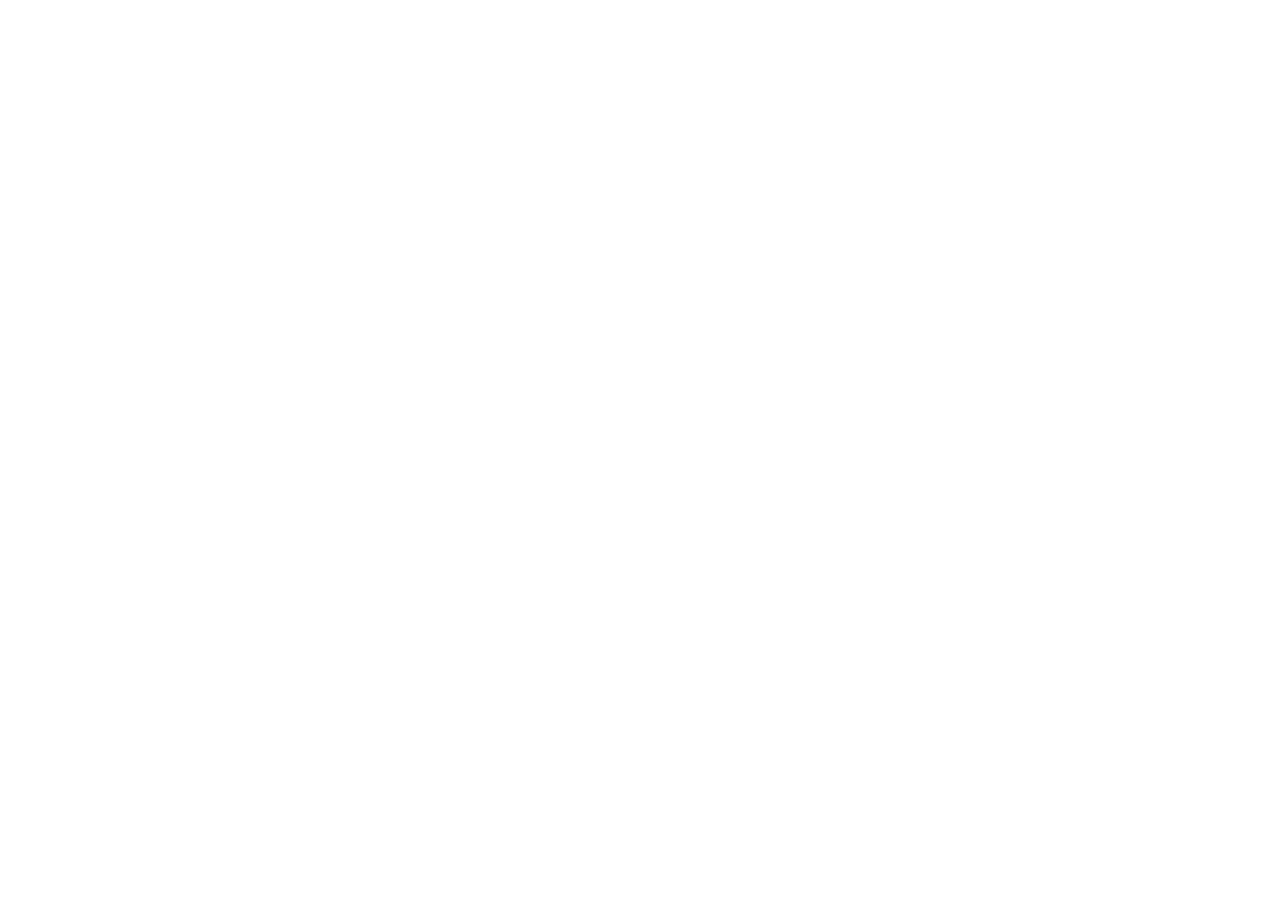
==== documentation.html @ 2e66b611 "Initial commit" ====
<!-- Page qui servira de documentation de votre projet. Vous devez renseigner ici les étapes détaillées du projet de groupe-->
 <!DOCTYPE html>
 <html lang="en">
 <head>
    <meta charset="UTF-8">
    <meta name="viewport" content="width=, initial-scale=1.0">
    <title>Documentation</title>
 </head>
 <body>
   <!--

   - Contexte
   - Cible
   - Service Proposé
   - Évolution
   - Avenir
   - Contacter
-->
 </body>
 </html>
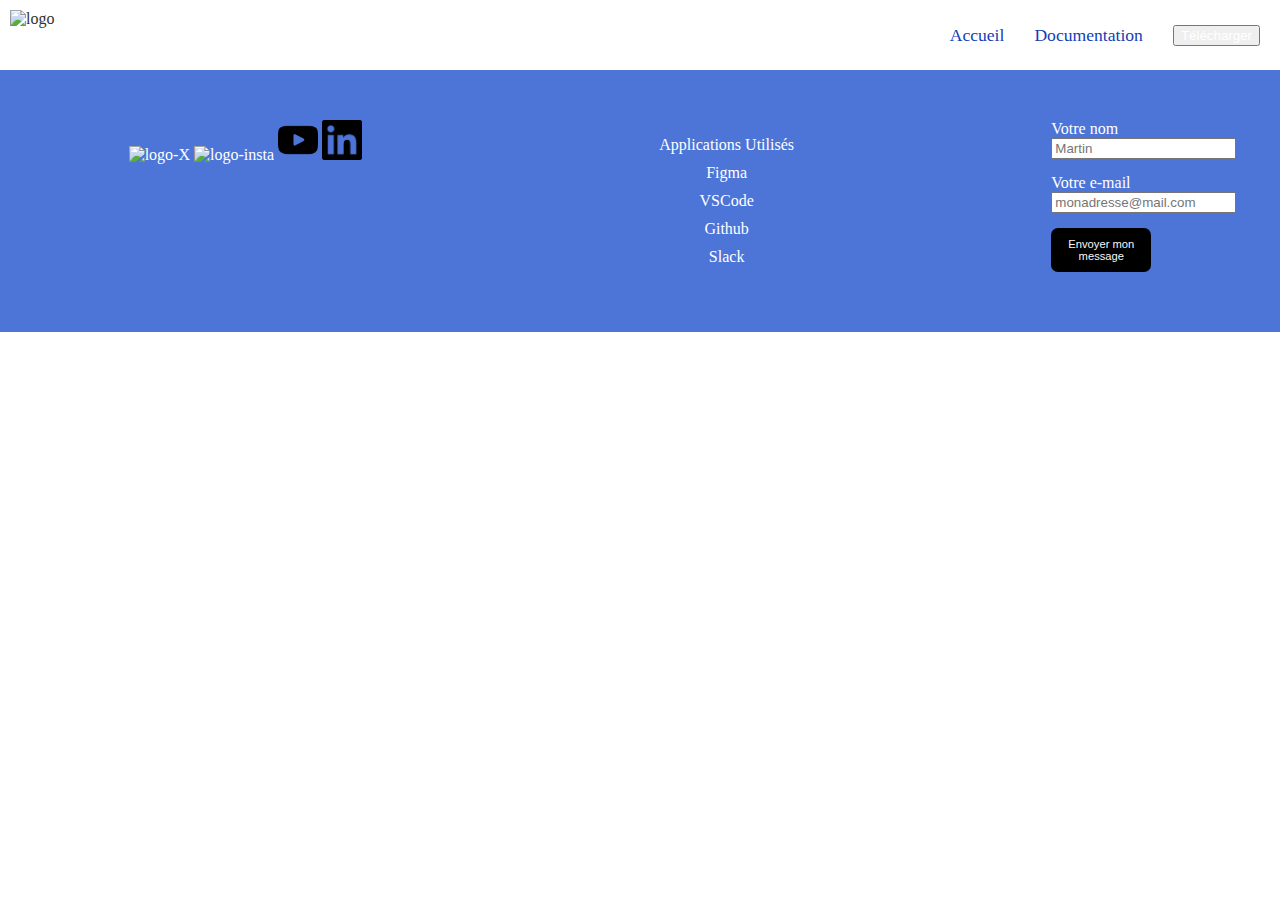
==== commit efbf9ac6: "v2" ====
--- a/documentation.html
+++ b/documentation.html
@@ -1,12 +1,32 @@
 <!-- Page qui servira de documentation de votre projet. Vous devez renseigner ici les étapes détaillées du projet de groupe-->
  <!DOCTYPE html>
- <html lang="en">
+ <html lang="fr">
  <head>
     <meta charset="UTF-8">
+    <link rel="stylesheet" href="style.css">
     <meta name="viewport" content="width=, initial-scale=1.0">
+    <meta http-equiv="X-UA-Compatible" content="ie=edge">
+    <meta http-equiv="Content-Type" content="text/html;charset=UTF-8">
     <title>Documentation</title>
  </head>
  <body>
+   <header>
+      <nav>
+         <img src="medias/logomyoride.png" alt="logo">
+         <div>
+            <a href="index.html">
+               <p>Accueil</p>
+            </a>
+            <a href="documentation.html">
+               <p>Documentation</p>
+            </a>
+            <button>
+               <a href="https://play.google.com/store/apps?hl=fr">Télécharger</a>
+            </button>
+         </div>
+      </nav>
+   </header>
+   
    <!--
 
    - Contexte
@@ -16,5 +36,40 @@
    - Avenir
    - Contacter
 -->
+   <footer>
+      <div id="social">
+         <a href="https://x.com/?lang=fr">
+            <img src="medias/logo-twitter.png" alt="logo-X">
+         </a>
+         <a href="https://www.instagram.com/">
+            <img src="medias/logo-insta.png" alt="logo-insta">
+         </a>
+         <a href="https://www.youtube.com/?app=desktop&hl=FR">
+            <img src="medias/youtube.png" alt="logo-youtube">
+          </a>
+         <a href="https://fr.linkedin.com/">
+            <img src="medias/linkedin.png" alt="logo-linkedin">
+         </a>
+      </div>
+      <div id="extra">
+         <ol> Applications Utilisés 
+            <li>Figma</li>
+            <li>VSCode</li>
+            <li>Github</li>
+            <li>Slack</li>
+         </ol>
+      </div>
+      <div id="formulaire">  
+         <form action="/page-traitement-donnees" method="post">
+            <div>
+               <label for="nom">Votre nom</label>
+               <input type="text" id="nom" name="nom" placeholder="Martin" required>
+               </div>
+            <div>
+               <label for="email">Votre e-mail</label>
+               <input type="email" id="email" name="email" placeholder="monadresse@mail.com" required>
+               <button type="submit">Envoyer mon message</button>
+      </div>
+   </footer>
  </body>
  </html>--- a/style.css
+++ b/style.css
@@ -0,0 +1,275 @@
+:root {
+    --primary-color: #1240B5; /* Couleur principale */
+    --white-color: #f8f8f8; /* Blanc */
+    --black-color: #303030; /* Noir */
+    --border-radius: 7px; /* Rayon des bordures */
+}
+
+body {
+    background-color: var(--secondary-color);
+    color: #303030;
+    margin:0;
+    padding:0;
+    font-family: "Inter", serif;
+    h3 {
+        font-size:1.8em;
+        margin:0;
+    }
+    p {
+        font-size: 1.1em;
+    }
+}
+
+header {
+    nav{
+        
+        display: flex;
+        justify-content: space-between;
+        p {
+            color: var(--primary-color);
+        }
+        div {
+            display:flex;
+            margin-right:20px;
+            flex-direction: row;
+            gap:30px;
+            align-items: center;
+            .button {
+                p {
+                    color:var(--white-color);
+                }
+            }
+        }
+        img{
+            width: 200px;
+            height: 50px;
+            padding: 10px;
+        }
+    }
+}
+a{
+    text-decoration: none;
+    color:white;
+}
+
+.button{
+    display:block;
+    text-align: center;
+    border-radius: var(--border-radius);
+    background-color: var(--primary-color);
+    color: var(--white-color);
+    text-decoration: none;
+    padding:10px 15px;
+    p {
+        margin:0;
+    }
+}
+
+.button:hover {
+    transform: scale(1.05);
+    transition-duration: 300ms;
+}
+
+#hero-section{
+    background-image: url("medias/voiture-header.png");
+    background-size: 100%;
+    background-repeat: no-repeat;
+    height: 120vh;
+    div {
+        text-align: center;
+        height: 100%;
+        display: flex;
+        flex-direction: column;
+        align-items: center;
+        justify-content: center;
+        color: var(--white-color);
+        h1 {
+            font-size: 4em;
+            margin:0;
+        }
+        h2 {
+            font-size: 1.5em;
+        }
+        .button {
+            margin-top: 20px;
+            font-size: 1.1em;
+        }
+    }
+}
+
+#vehicules, #tuto, #avisclients {
+    width:100%;
+    padding-top:50px;
+    padding-bottom:50px;
+    .container {
+        display: flex;
+        flex-direction: column;
+        align-items: center;
+        gap: 30px;
+        text-align: center;
+        p, h3 {
+            margin:0;
+            max-width:700px;
+        }
+        .cards {
+            list-style: none;
+            display:flex;
+            flex-direction:row;
+            flex-wrap: wrap;
+            justify-content: center;
+            gap: 30px;
+            padding:0;
+            .card {
+                width: 300px;
+                background-color: var(--secondary-color);
+                border-radius: var(--border-radius);
+                box-shadow: 0 3px 10px rgba(0, 0, 0, 0.285);
+                ul {
+                    padding: 0;
+                    list-style: none;
+                    height:80%;
+                    width:80%;
+                    display: flex;
+                    flex-direction: column;
+                    align-items: center;
+                    padding:10%;
+                    gap:20px;
+                    .img-vehicule {
+                        max-width: 200px;
+                    }
+                    .img-tuto {
+                        max-width: 100px;
+                    }
+                    .img-avis {
+                        max-width: 130px;
+                        border: 1px solid #303030;
+                        border-radius: 200px;
+                    }
+                    p {
+                        margin:0;
+                    }
+                    .nom-vehicule {
+                        font-weight: bold;
+                        font-size:1.1em;
+                    }
+                    .nom {
+                        font-weight: bold;
+                        font-size:1.1em;
+                        color: var(--primary-color);
+                    }
+                    .star {
+                        max-width:150px;
+                    }
+                }
+            }
+        }
+    }
+}
+
+#fonctionnalites{
+    display: flex;
+    flex-direction: column;
+    align-items: center;
+    padding-bottom: 50px;
+    padding-top: 50px;
+    background-color: #F8F8F8;
+    
+    #section{
+        display: flex;
+        justify-content: space-evenly;
+        gap: 100px;
+        img{
+            max-width: 200px;
+        }
+    }
+    #cta{
+        display: flex;
+        flex-direction: column;
+        justify-content: center;
+        align-items: center;
+        flex-wrap: wrap;
+        p{
+            max-width: 450px;
+        }
+    }
+    li{
+        list-style: none;
+    }
+    .button {
+        font-size: 1.1em;
+    }
+}
+
+
+#partenaires{
+    width:100%;
+    text-align:center;
+    padding-bottom: 50px;
+    padding-top: 50px;
+    div{
+        display: flex;
+        flex-direction: row;
+        justify-content: center;
+        gap: 70px;
+        padding-top: 25px;
+    }
+    img{
+        width: 40px;
+        height: 40px;
+    }
+}
+
+footer{
+    width: 100%;
+    background-color: #4d74d7;
+    color: white;
+    display: flex;
+    justify-content: space-around;
+    padding-bottom: 50px;
+    padding-top: 50px;
+    form{
+        display: flex;
+        flex-direction: column;
+    }
+    a{
+        img{
+            width: 40px;
+            height: 40px;
+        }
+    }
+    p{
+        width: 100px;
+    }
+    #formulaire{
+        display: flex;
+        flex-direction: column;
+        width: 100px;
+        
+        button {
+            background-color: black;
+            margin-top: 15px;
+            border: none;
+            font-size:0.7em;
+            border-radius: var(--border-radius);
+            color:var(--white-color);
+            padding:10px;
+        }
+        button:hover {
+            transform: scale(1.05);
+            transition-duration: 400ms;
+        }
+        form{
+            gap: 15px;
+        }
+    }
+    ol{
+        display: flex;
+        flex-direction: column;
+        align-items: center;
+        list-style: none;
+        gap: 10px;
+    }
+}
+#avisclients{
+    background-color: #F8F8F8;
+}
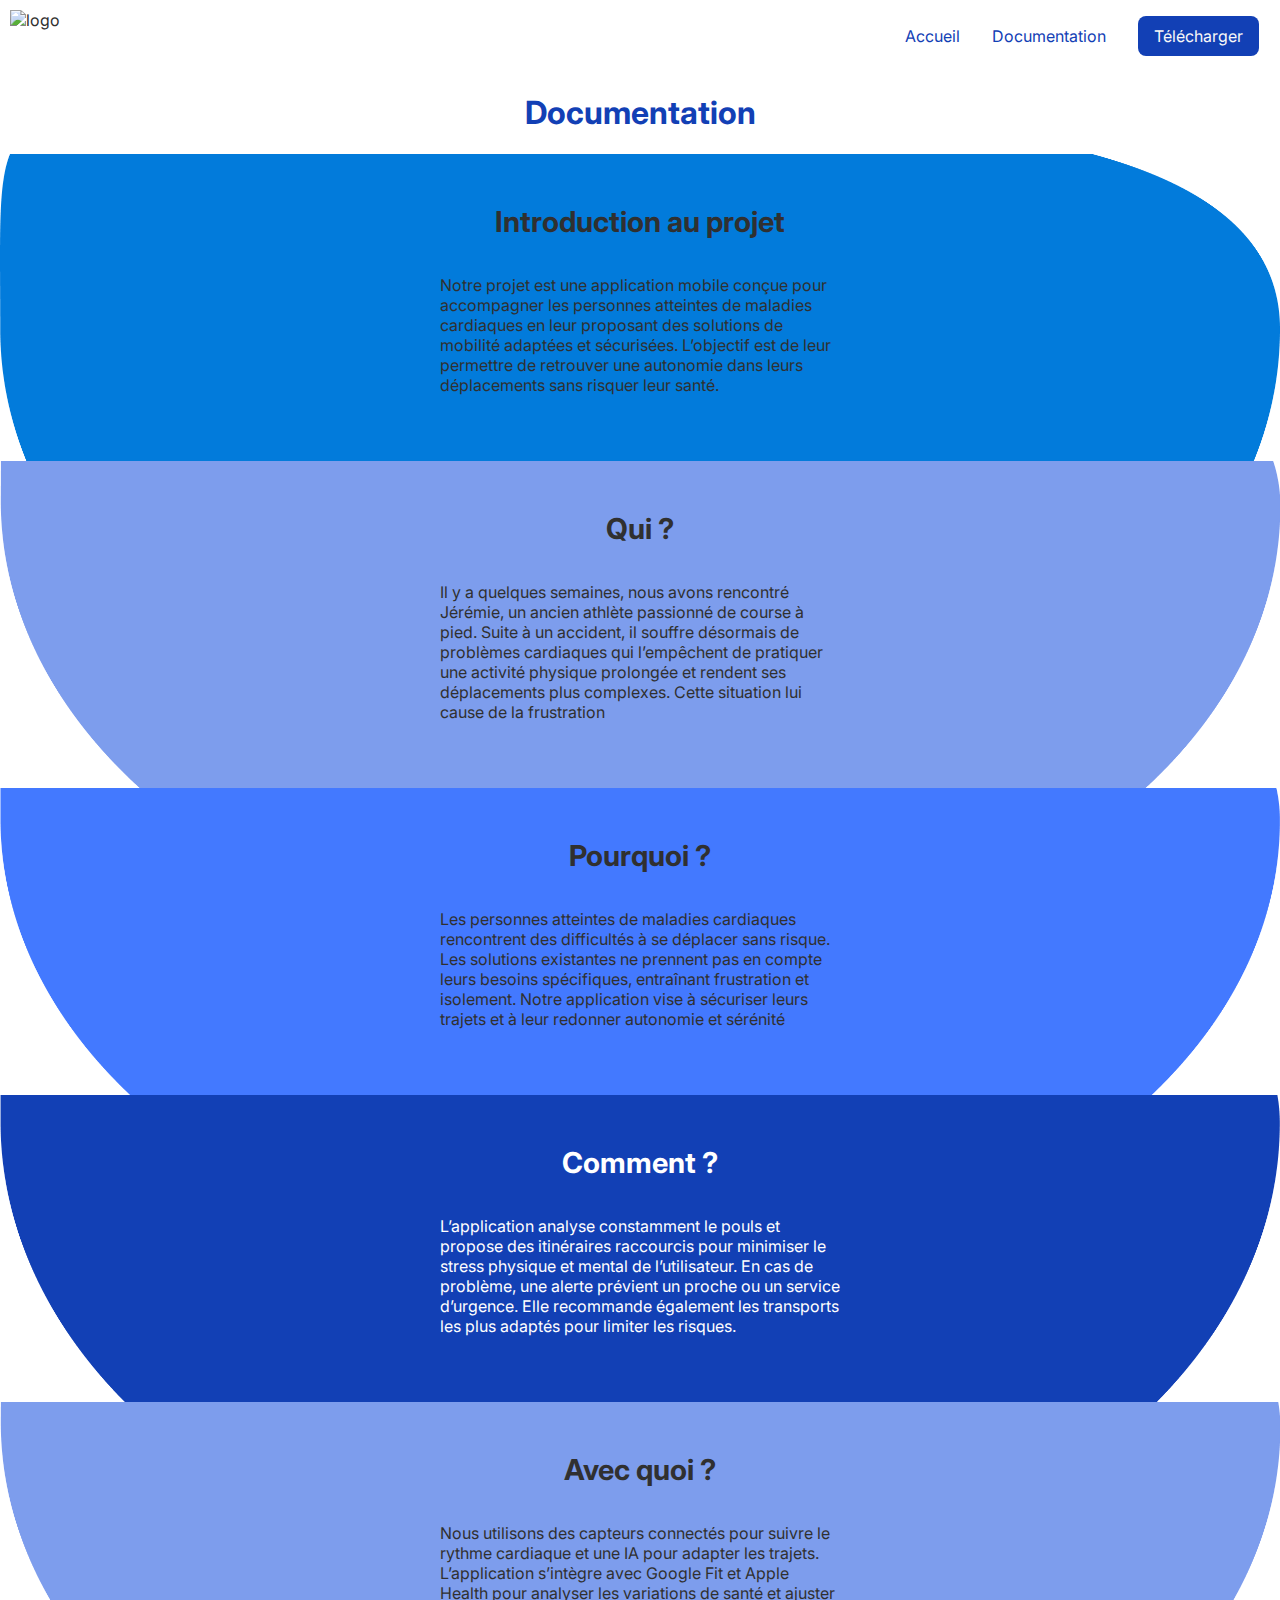
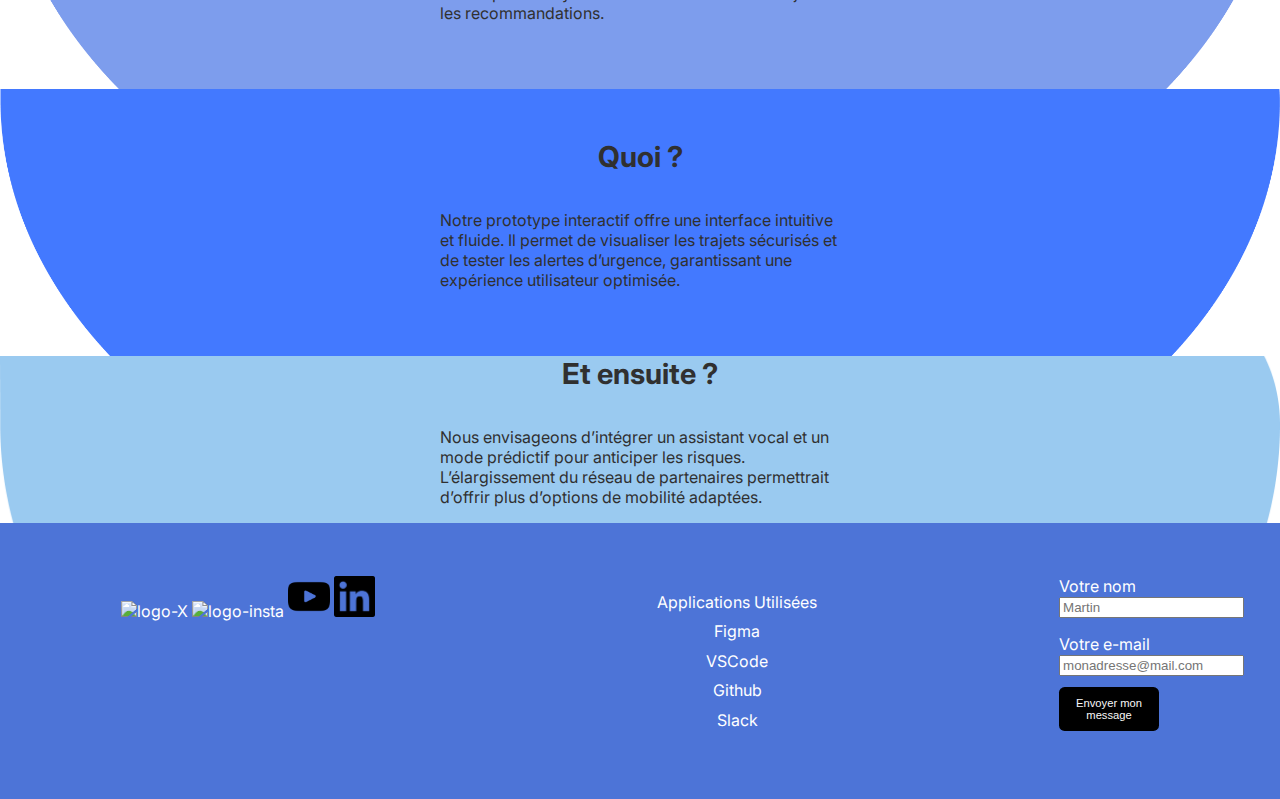
==== commit 7411402e: "final myoride" ====
--- a/documentation.html
+++ b/documentation.html
@@ -7,6 +7,7 @@
     <meta name="viewport" content="width=, initial-scale=1.0">
     <meta http-equiv="X-UA-Compatible" content="ie=edge">
     <meta http-equiv="Content-Type" content="text/html;charset=UTF-8">
+    <link href="https://fonts.googleapis.com/css2?family=Baumans&family=Doto:wght@100..900&family=Iceland&family=Inter:ital,opsz,wght@0,14..32,100..900;1,14..32,100..900&family=Major+Mono+Display&family=Teko:wght@300..700&family=Tiny5&display=swap" rel="stylesheet">
     <title>Documentation</title>
  </head>
  <body>
@@ -20,22 +21,46 @@
             <a href="documentation.html">
                <p>Documentation</p>
             </a>
-            <button>
-               <a href="https://play.google.com/store/apps?hl=fr">Télécharger</a>
-            </button>
+            <a class="button" href="https://play.google.com/store/apps?hl=fr">
+               <p>Télécharger</p>
+            </a>
          </div>
       </nav>
    </header>
-   
-   <!--
+   <section id="titre">
+      <h1>Documentation</h1>
+   </section>
+   <section id="introduction">
+         <h3>Introduction au projet</h3>
+         <p>Notre projet est une application mobile conçue pour accompagner les personnes atteintes de maladies cardiaques en leur proposant des solutions de mobilité adaptées et sécurisées. L’objectif est de leur permettre de retrouver une autonomie dans leurs déplacements sans risquer leur santé.</p>
+         <div class="background"></div>
+   </section>
+   <section id="qui">
+      <h3>Qui ?</h3>
+      <p>Il y a quelques semaines, nous avons rencontré Jérémie, un ancien athlète passionné de course à pied. Suite à un accident, il souffre désormais de problèmes cardiaques qui l’empêchent de pratiquer une activité physique prolongée et rendent ses déplacements plus complexes. Cette situation lui cause de la frustration</p>
+   </section>
+   <section id="pourquoi">
+      <h3>Pourquoi ?</h3>
+      <p>Les personnes atteintes de maladies cardiaques rencontrent des difficultés à se déplacer sans risque. Les solutions existantes ne prennent pas en compte leurs besoins spécifiques, entraînant frustration et isolement. Notre application vise à sécuriser leurs trajets et à leur redonner autonomie et sérénité</p>
+   </section>
+   <section id="comment">
+      <h3>Comment ?</h3>
+      <p>L’application analyse constamment le pouls et propose des itinéraires raccourcis pour minimiser le stress physique et mental de l’utilisateur. En cas de problème, une alerte prévient un proche ou un service d’urgence. Elle recommande également les transports les plus adaptés pour limiter les risques.</p>
+   </section>
+   <section id="avecquoi">
+      <h3>Avec quoi ?</h3>
+      <p>Nous utilisons des capteurs connectés pour suivre le rythme cardiaque et une IA pour adapter les trajets. L’application s’intègre avec Google Fit et Apple Health pour analyser les variations de santé et ajuster les recommandations.</p>
+   </section>
+   <section id="quoi">
+      <h3>Quoi ?</h3>
+      <p>Notre prototype interactif offre une interface intuitive et fluide. Il permet de visualiser les trajets sécurisés et de tester les alertes d’urgence, garantissant une expérience utilisateur optimisée.</p>
+   </section>
+   <section id="ensuite">
+      <h3>Et ensuite ?</h3>
+      <p>Nous envisageons d’intégrer un assistant vocal et un mode prédictif pour anticiper les risques. L’élargissement du réseau de partenaires permettrait d’offrir plus d’options de mobilité adaptées.</p>
+      <div class="background"></div>
+   </section>
 
-   - Contexte
-   - Cible
-   - Service Proposé
-   - Évolution
-   - Avenir
-   - Contacter
--->
    <footer>
       <div id="social">
          <a href="https://x.com/?lang=fr">
@@ -52,7 +77,7 @@
          </a>
       </div>
       <div id="extra">
-         <ol> Applications Utilisés 
+         <ol> Applications Utilisées 
             <li>Figma</li>
             <li>VSCode</li>
             <li>Github</li>
--- a/style.css
+++ b/style.css
@@ -2,7 +2,7 @@
     --primary-color: #1240B5; /* Couleur principale */
     --white-color: #f8f8f8; /* Blanc */
     --black-color: #303030; /* Noir */
-    --border-radius: 7px; /* Rayon des bordures */
+    --border-radius: 0.5em; /* Rayon des bordures */
 }
 
 body {
@@ -11,13 +11,11 @@
     margin:0;
     padding:0;
     font-family: "Inter", serif;
+    font-size: 15px;
     h3 {
         font-size:1.8em;
         margin:0;
     }
-    p {
-        font-size: 1.1em;
-    }
 }
 
 header {
@@ -30,9 +28,9 @@
         }
         div {
             display:flex;
-            margin-right:20px;
+            margin-right: 1.3em;
             flex-direction: row;
-            gap:30px;
+            gap:2em;
             align-items: center;
             .button {
                 p {
@@ -41,9 +39,9 @@
             }
         }
         img{
-            width: 200px;
-            height: 50px;
-            padding: 10px;
+            width: 13.3em;
+            height: 3.3em;
+            padding: 0.6em;
         }
     }
 }
@@ -59,7 +57,7 @@
     background-color: var(--primary-color);
     color: var(--white-color);
     text-decoration: none;
-    padding:10px 15px;
+    padding:0.6em 1em;
     p {
         margin:0;
     }
@@ -75,6 +73,7 @@
     background-size: 100%;
     background-repeat: no-repeat;
     height: 120vh;
+    max-height:64vw;
     div {
         text-align: center;
         height: 100%;
@@ -91,7 +90,7 @@
             font-size: 1.5em;
         }
         .button {
-            margin-top: 20px;
+            margin-top: 1.3em;
             font-size: 1.1em;
         }
     }
@@ -99,17 +98,17 @@
 
 #vehicules, #tuto, #avisclients {
     width:100%;
-    padding-top:50px;
-    padding-bottom:50px;
+    padding-top:3.3em;
+    padding-bottom:3.3em;
     .container {
         display: flex;
         flex-direction: column;
         align-items: center;
-        gap: 30px;
+        gap: 2em;
         text-align: center;
         p, h3 {
             margin:0;
-            max-width:700px;
+            max-width:46.6em;
         }
         .cards {
             list-style: none;
@@ -117,13 +116,13 @@
             flex-direction:row;
             flex-wrap: wrap;
             justify-content: center;
-            gap: 30px;
+            gap: 2em;
             padding:0;
             .card {
-                width: 300px;
+                width: 20em;
                 background-color: var(--secondary-color);
                 border-radius: var(--border-radius);
-                box-shadow: 0 3px 10px rgba(0, 0, 0, 0.285);
+                box-shadow: 0 3px 0.6em rgba(0, 0, 0, 0.285);
                 ul {
                     padding: 0;
                     list-style: none;
@@ -133,17 +132,17 @@
                     flex-direction: column;
                     align-items: center;
                     padding:10%;
-                    gap:20px;
+                    gap:1.3em;
                     .img-vehicule {
-                        max-width: 200px;
+                        max-width: 13.3em;
                     }
                     .img-tuto {
-                        max-width: 100px;
+                        max-width: 6.6em;
                     }
                     .img-avis {
-                        max-width: 130px;
+                        max-width: 8.6em;
                         border: 1px solid #303030;
-                        border-radius: 200px;
+                        border-radius: 13.3em;
                     }
                     p {
                         margin:0;
@@ -158,7 +157,7 @@
                         color: var(--primary-color);
                     }
                     .star {
-                        max-width:150px;
+                        max-width:10em;
                     }
                 }
             }
@@ -170,16 +169,16 @@
     display: flex;
     flex-direction: column;
     align-items: center;
-    padding-bottom: 50px;
-    padding-top: 50px;
+    padding-bottom: 3.3em;
+    padding-top: 3.3em;
     background-color: #F8F8F8;
     
     #section{
         display: flex;
         justify-content: space-evenly;
-        gap: 100px;
+        gap: 6.6em;
         img{
-            max-width: 200px;
+            max-width: 13.3em;
         }
     }
     #cta{
@@ -189,7 +188,7 @@
         align-items: center;
         flex-wrap: wrap;
         p{
-            max-width: 450px;
+            max-width: 30em;
         }
     }
     li{
@@ -204,18 +203,18 @@
 #partenaires{
     width:100%;
     text-align:center;
-    padding-bottom: 50px;
-    padding-top: 50px;
+    padding-bottom: 3.3em;
+    padding-top: 3.3em;
     div{
         display: flex;
         flex-direction: row;
         justify-content: center;
-        gap: 70px;
-        padding-top: 25px;
+        gap: 4.6em;
+        padding-top: 1.6em;
     }
     img{
-        width: 40px;
-        height: 40px;
+        width: 2.6em;
+        height: 2.6em;
     }
 }
 
@@ -225,16 +224,22 @@
     color: white;
     display: flex;
     justify-content: space-around;
-    padding-bottom: 50px;
-    padding-top: 50px;
+    padding-bottom: 3.3em;
+    padding-top: 3.3em;
     form{
         display: flex;
         flex-direction: column;
     }
     a{
         img{
-            width: 40px;
-            height: 40px;
+            width: 2.6em;
+            height: 2.6em;
+        }
+    }
+    a:hover {
+        img {
+            transform: scale(1.05);
+            transition-duration: 400ms;
         }
     }
     p{
@@ -247,7 +252,7 @@
         
         button {
             background-color: black;
-            margin-top: 15px;
+            margin-top: 1em;
             border: none;
             font-size:0.7em;
             border-radius: var(--border-radius);
@@ -259,7 +264,7 @@
             transition-duration: 400ms;
         }
         form{
-            gap: 15px;
+            gap: 1em;
         }
     }
     ol{
@@ -267,9 +272,137 @@
         flex-direction: column;
         align-items: center;
         list-style: none;
-        gap: 10px;
+        gap: 0.6em;
     }
 }
 #avisclients{
     background-color: #F8F8F8;
 }
+
+
+@media (min-width:1800px) {
+    body {
+        font-size: 20px;
+    }
+}
+
+@media (max-width:1800px) {
+    body {
+        font-size: 19px;
+    }
+}
+
+@media (max-width:1650px) {
+    body {
+        font-size: 18px;
+    }
+}
+
+@media (max-width:1500px) {
+    body {
+        font-size: 17px;
+    }
+}
+
+@media (max-width:1350px) {
+    body {
+        font-size: 16px;
+    }
+}
+
+@media (max-width:1200px) {
+    body {
+        font-size: 15px;
+    }
+}
+
+@media (max-width:1050px) {
+    body {
+        font-size: 14px;
+    }
+}
+
+@media (max-width:900px) {
+    body {
+        font-size: 13px;
+    }
+}
+
+@media (max-width:750px) {
+    body {
+        font-size: 12px;
+    }
+}
+
+
+/* DOCUMENTATION */
+
+#introduction, #qui, #pourquoi, #comment, #avecquoi, #quoi, #ensuite{
+    display: flex;
+    align-items: center;
+    flex-direction: column;
+    padding: 50px 0;
+    background-size: 100vw;
+    background-repeat: no-repeat;
+    background-position: center;
+    gap: 20px;
+    p{
+        width: 400px;
+    }
+}
+
+#titre{
+    display: flex;
+    justify-content: center;
+    color: #1240B5;
+}
+#introduction{
+    padding-bottom:50px;
+    padding-top: 0;
+    h3 {
+        margin-top: 50px;
+    }
+    
+    .background{
+        position: absolute;
+        transform: rotate(180deg);
+        background-image: url("medias/bleu1.png");
+        width: 100%;
+        min-height: 600px;
+        z-index: -100;
+        background-repeat: no-repeat;
+        background-position: center;
+        background-size: 100vw;
+    }
+}
+
+#qui{
+    background-image: url("medias/bleu2et5.png");
+}
+#pourquoi{
+    background-image: url("medias/bleu6.png");
+}
+#comment{
+    background-image: url("medias/bleu4.png");
+    color: white;
+}
+#avecquoi{
+    background-image: url("medias/bleu2et5.png");
+}
+#quoi{
+    background-image: url("medias/bleu6.png");
+}
+#ensuite{
+    padding: 0;
+    .background{
+        position: absolute;
+        transform: rotate(180deg);
+        background-image: url("medias/bleu3et7.png");
+        width: 100%;
+        min-height: 400px;
+        z-index: -100;
+        background-repeat: no-repeat;
+        background-position: center;
+        background-size: 100vw;
+    }
+}
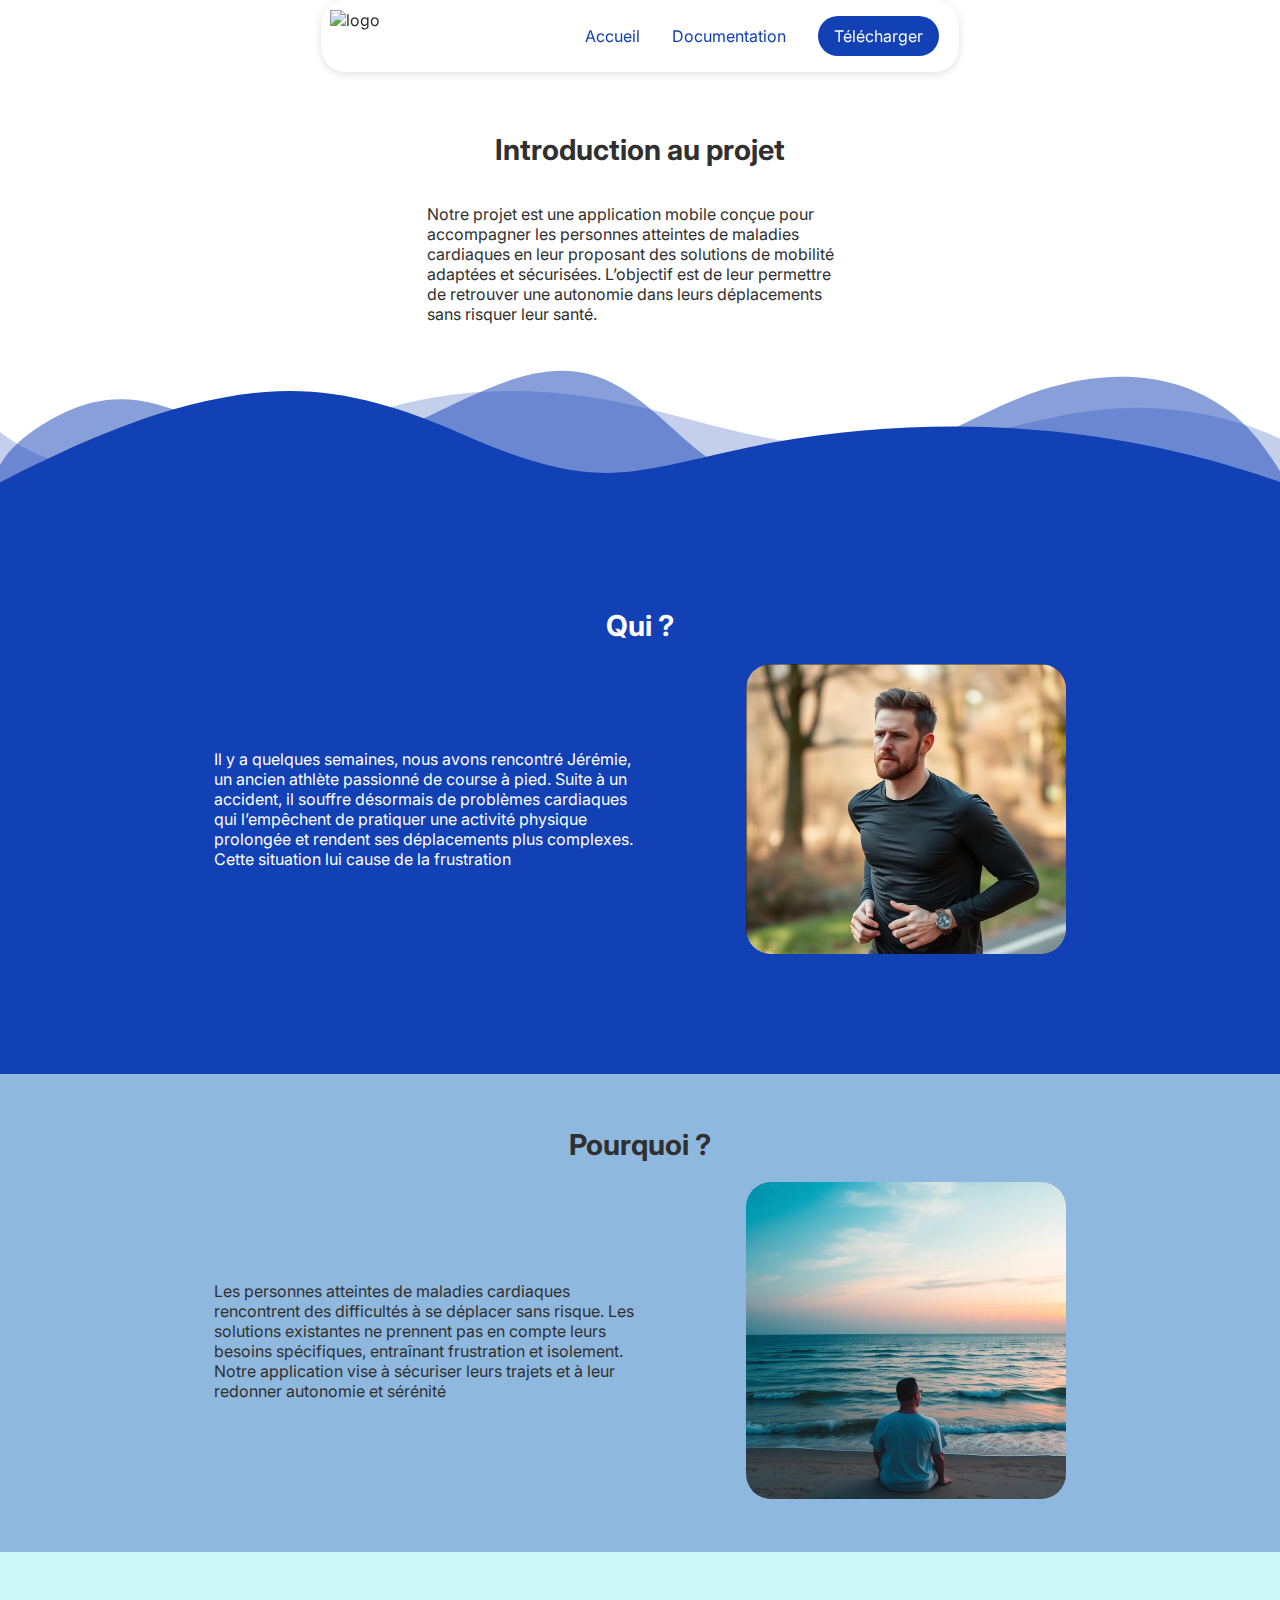
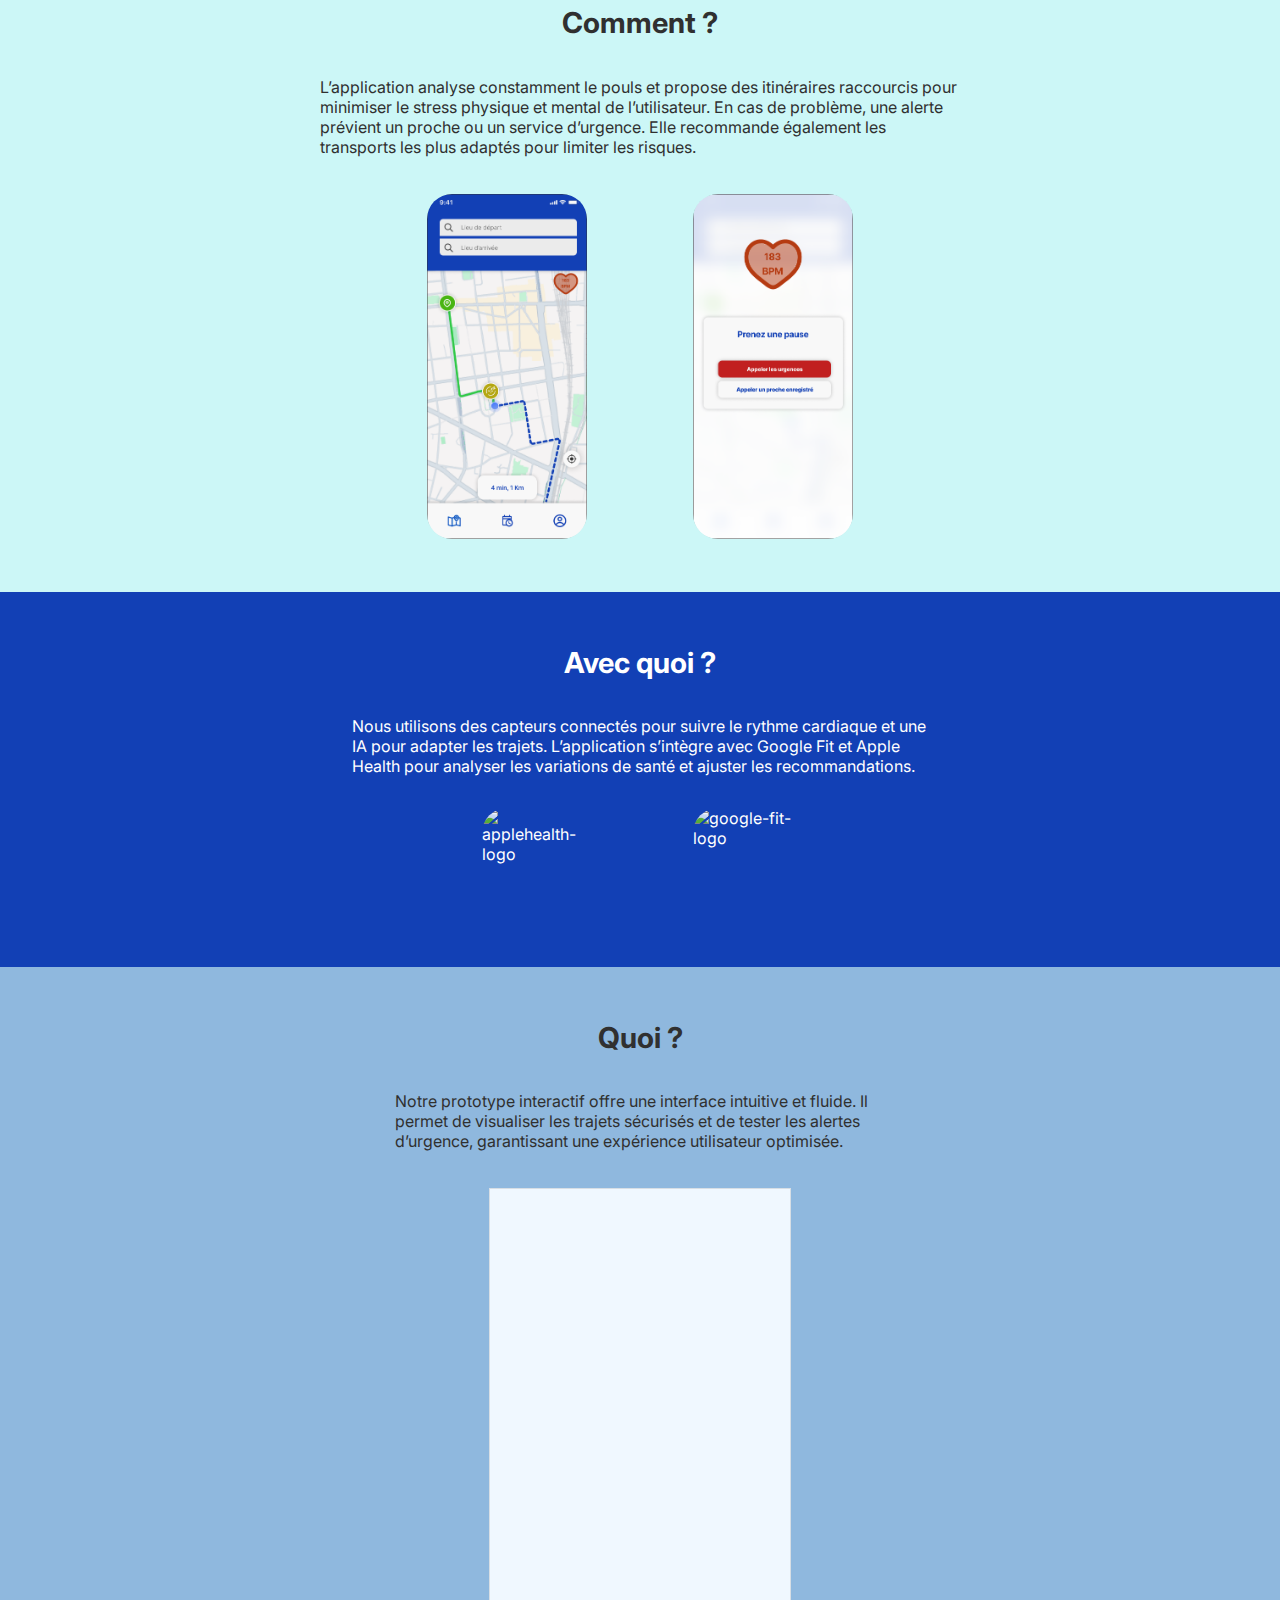
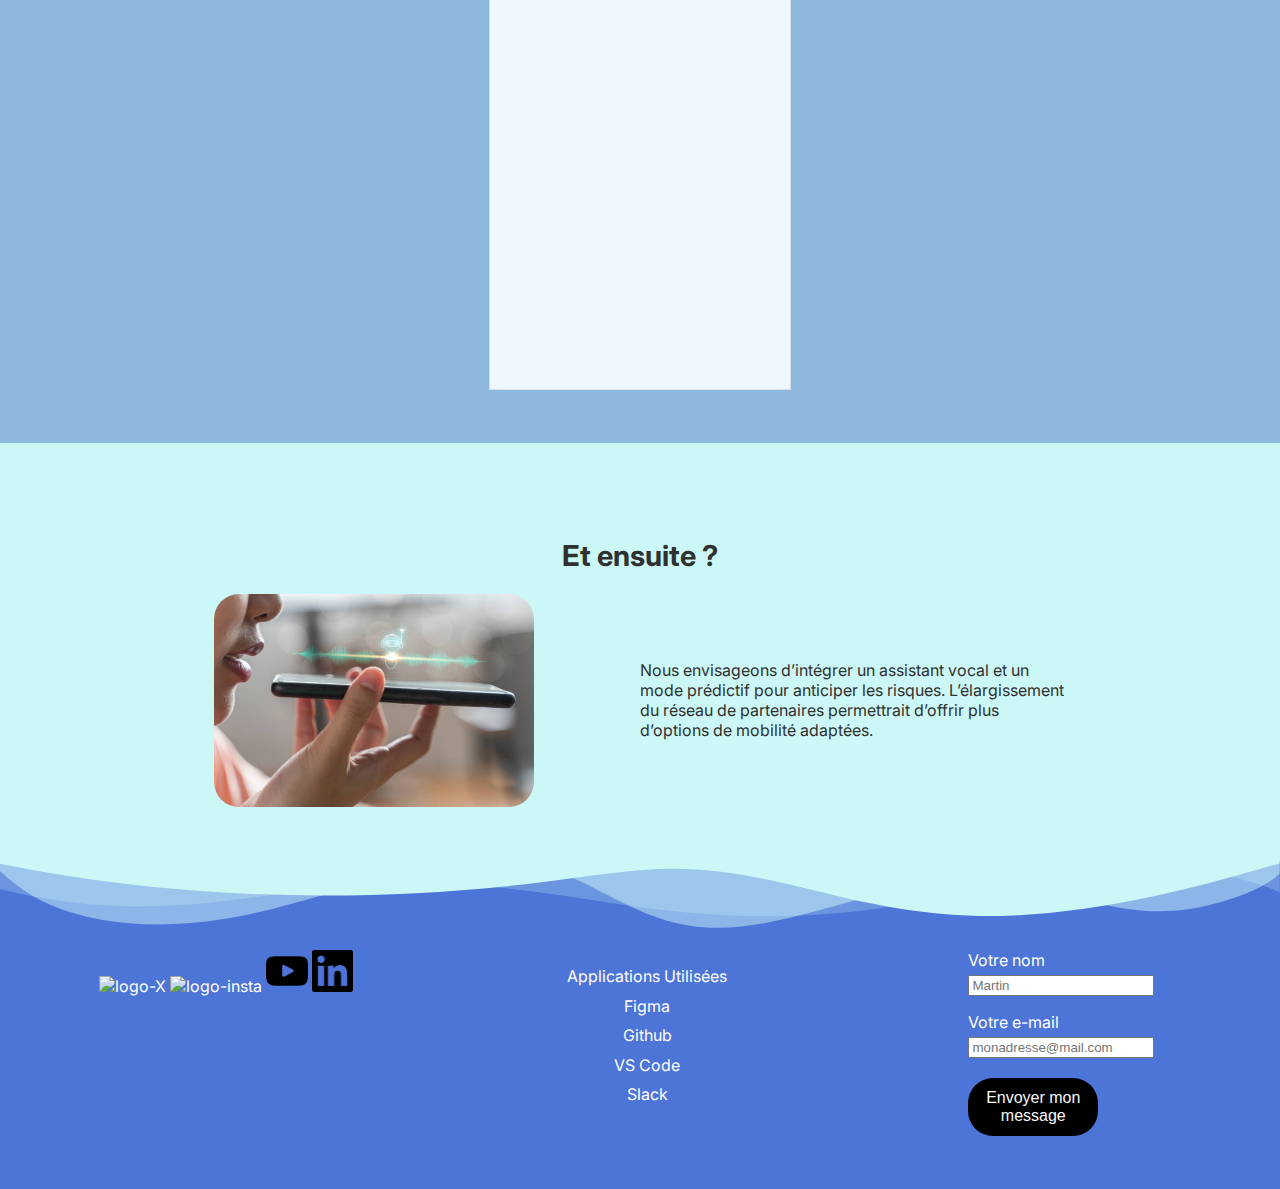
==== commit 1e071f83: "v4" ====
--- a/documentation.html
+++ b/documentation.html
@@ -4,7 +4,7 @@
  <head>
     <meta charset="UTF-8">
     <link rel="stylesheet" href="style.css">
-    <meta name="viewport" content="width=, initial-scale=1.0">
+    <meta name="viewport" content="width=device-width, initial-scale=1.0">
     <meta http-equiv="X-UA-Compatible" content="ie=edge">
     <meta http-equiv="Content-Type" content="text/html;charset=UTF-8">
     <link href="https://fonts.googleapis.com/css2?family=Baumans&family=Doto:wght@100..900&family=Iceland&family=Inter:ital,opsz,wght@0,14..32,100..900;1,14..32,100..900&family=Major+Mono+Display&family=Teko:wght@300..700&family=Tiny5&display=swap" rel="stylesheet">
@@ -13,55 +13,92 @@
  <body>
    <header>
       <nav>
-         <img src="medias/logomyoride.png" alt="logo">
-         <div>
-            <a href="index.html">
-               <p>Accueil</p>
-            </a>
-            <a href="documentation.html">
-               <p>Documentation</p>
-            </a>
-            <a class="button" href="https://play.google.com/store/apps?hl=fr">
-               <p>Télécharger</p>
-            </a>
+         <div class="nav">
+            <img src="medias/logomyoride.png" alt="logo">
+            <div>
+               <a href="index.html">
+                  <p>Accueil</p>
+               </a>
+               <a href="documentation.html">
+                  <p>Documentation</p>
+               </a>
+               <a class="button" href="https://play.google.com/store/apps?hl=fr">
+                  <p>Télécharger</p>
+               </a>
+            </div>
          </div>
       </nav>
    </header>
    <section id="titre">
       <h1>Documentation</h1>
    </section>
-   <section id="introduction">
+   <section id="introduction" style="padding-bottom: 0;">
          <h3>Introduction au projet</h3>
          <p>Notre projet est une application mobile conçue pour accompagner les personnes atteintes de maladies cardiaques en leur proposant des solutions de mobilité adaptées et sécurisées. L’objectif est de leur permettre de retrouver une autonomie dans leurs déplacements sans risquer leur santé.</p>
-         <div class="background"></div>
-   </section>
+         <div class="custom-shape-divider-top-1738663591">
+            <svg data-name="Layer 1" xmlns="http://www.w3.org/2000/svg" viewBox="0 0 1200 120" preserveAspectRatio="none">
+                <path d="M0,0V46.29c47.79,22.2,103.59,32.17,158,28,70.36-5.37,136.33-33.31,206.8-37.5C438.64,32.43,512.34,53.67,583,72.05c69.27,18,138.3,24.88,209.4,13.08,36.15-6,69.85-17.84,104.45-29.34C989.49,25,1113-14.29,1200,52.47V0Z" opacity=".25" class="shape-fill"></path>
+                <path d="M0,0V15.81C13,36.92,27.64,56.86,47.69,72.05,99.41,111.27,165,111,224.58,91.58c31.15-10.15,60.09-26.07,89.67-39.8,40.92-19,84.73-46,130.83-49.67,36.26-2.85,70.9,9.42,98.6,31.56,31.77,25.39,62.32,62,103.63,73,40.44,10.79,81.35-6.69,119.13-24.28s75.16-39,116.92-43.05c59.73-5.85,113.28,22.88,168.9,38.84,30.2,8.66,59,6.17,87.09-7.5,22.43-10.89,48-26.93,60.65-49.24V0Z" opacity=".5" class="shape-fill"></path>
+                <path d="M0,0V5.63C149.93,59,314.09,71.32,475.83,42.57c43-7.64,84.23-20.12,127.61-26.46,59-8.63,112.48,12.24,165.56,35.4C827.93,77.22,886,95.24,951.2,90c86.53-7,172.46-45.71,248.8-84.81V0Z" class="shape-fill"></path>
+            </svg>
+         </div>
+      </section>
    <section id="qui">
+     
       <h3>Qui ?</h3>
-      <p>Il y a quelques semaines, nous avons rencontré Jérémie, un ancien athlète passionné de course à pied. Suite à un accident, il souffre désormais de problèmes cardiaques qui l’empêchent de pratiquer une activité physique prolongée et rendent ses déplacements plus complexes. Cette situation lui cause de la frustration</p>
+      <div>
+         <p>Il y a quelques semaines, nous avons rencontré Jérémie, un ancien athlète passionné de course à pied. Suite à un accident, il souffre désormais de problèmes cardiaques qui l’empêchent de pratiquer une activité physique prolongée et rendent ses déplacements plus complexes. Cette situation lui cause de la frustration</p>
+         <img src="medias/jeremiecourse.png" alt="jérémie">
+      </div> 
    </section>
    <section id="pourquoi">
       <h3>Pourquoi ?</h3>
-      <p>Les personnes atteintes de maladies cardiaques rencontrent des difficultés à se déplacer sans risque. Les solutions existantes ne prennent pas en compte leurs besoins spécifiques, entraînant frustration et isolement. Notre application vise à sécuriser leurs trajets et à leur redonner autonomie et sérénité</p>
+      <div>
+         <p>Les personnes atteintes de maladies cardiaques rencontrent des difficultés à se déplacer sans risque. Les solutions existantes ne prennent pas en compte leurs besoins spécifiques, entraînant frustration et isolement. Notre application vise à sécuriser leurs trajets et à leur redonner autonomie et sérénité</p>
+         <img src="medias/jeremieplage.png" alt="autonomie-et-sérénité">
+      </div>
    </section>
    <section id="comment">
       <h3>Comment ?</h3>
       <p>L’application analyse constamment le pouls et propose des itinéraires raccourcis pour minimiser le stress physique et mental de l’utilisateur. En cas de problème, une alerte prévient un proche ou un service d’urgence. Elle recommande également les transports les plus adaptés pour limiter les risques.</p>
-   </section>
+      <div>  
+         <img src="medias/ecran.trajet.png" alt="ecran-trajet">
+         <img src="medias/ecran.urgence.png" alt="ecran-urgence">
+      </div>
+      </section>
    <section id="avecquoi">
       <h3>Avec quoi ?</h3>
-      <p>Nous utilisons des capteurs connectés pour suivre le rythme cardiaque et une IA pour adapter les trajets. L’application s’intègre avec Google Fit et Apple Health pour analyser les variations de santé et ajuster les recommandations.</p>
+      <div id="divavecquoi">
+         <p>Nous utilisons des capteurs connectés pour suivre le rythme cardiaque et une IA pour adapter les trajets. L’application s’intègre avec Google Fit et Apple Health pour analyser les variations de santé et ajuster les recommandations.</p>
+         <div id="logo">
+            <img src="medias/applehealth.com.png" alt="applehealth-logo"class="logoag">
+            <img src="medias/google-fit-log.png" alt="google-fit-logo"class="logoag">
+         </div>
+      </div>
    </section>
    <section id="quoi">
       <h3>Quoi ?</h3>
       <p>Notre prototype interactif offre une interface intuitive et fluide. Il permet de visualiser les trajets sécurisés et de tester les alertes d’urgence, garantissant une expérience utilisateur optimisée.</p>
+      <iframe style="border: 1px solid rgba(0, 0, 0, 0.1);background-color: aliceblue;" width="auto" height="800" src="https://embed.figma.com/proto/xhMwZd6njJxF0wOwvLeIlg/Ran-Dom1's-team-library?page-id=3445%3A2707&node-id=3505-3658&p=f&viewport=1977%2C-3015%2C0.46&scaling=scale-down&content-scaling=fixed&starting-point-node-id=3688%3A5489&hotspot-hints=0&embed-host=share" allowfullscreen></iframe>
    </section>
    <section id="ensuite">
+    
       <h3>Et ensuite ?</h3>
-      <p>Nous envisageons d’intégrer un assistant vocal et un mode prédictif pour anticiper les risques. L’élargissement du réseau de partenaires permettrait d’offrir plus d’options de mobilité adaptées.</p>
-      <div class="background"></div>
+      <div>
+         <p>Nous envisageons d’intégrer un assistant vocal et un mode prédictif pour anticiper les risques. L’élargissement du réseau de partenaires permettrait d’offrir plus d’options de mobilité adaptées.</p>
+         <img src="medias/ensuite.jpg" alt="assistant-vocal">
+      </div>
+    
    </section>
 
    <footer>
+      <div class="custom-shape-divider-bottom-1738666986" >
+         <svg data-name="Layer 1" xmlns="http://www.w3.org/2000/svg" viewBox="0 0 1200 120" preserveAspectRatio="none">
+             <path d="M0,0V46.29c47.79,22.2,103.59,32.17,158,28,70.36-5.37,136.33-33.31,206.8-37.5C438.64,32.43,512.34,53.67,583,72.05c69.27,18,138.3,24.88,209.4,13.08,36.15-6,69.85-17.84,104.45-29.34C989.49,25,1113-14.29,1200,52.47V0Z" opacity=".25" class="shape-fill"></path>
+             <path d="M0,0V15.81C13,36.92,27.64,56.86,47.69,72.05,99.41,111.27,165,111,224.58,91.58c31.15-10.15,60.09-26.07,89.67-39.8,40.92-19,84.73-46,130.83-49.67,36.26-2.85,70.9,9.42,98.6,31.56,31.77,25.39,62.32,62,103.63,73,40.44,10.79,81.35-6.69,119.13-24.28s75.16-39,116.92-43.05c59.73-5.85,113.28,22.88,168.9,38.84,30.2,8.66,59,6.17,87.09-7.5,22.43-10.89,48-26.93,60.65-49.24V0Z" opacity=".5" class="shape-fill"></path>
+             <path d="M0,0V5.63C149.93,59,314.09,71.32,475.83,42.57c43-7.64,84.23-20.12,127.61-26.46,59-8.63,112.48,12.24,165.56,35.4C827.93,77.22,886,95.24,951.2,90c86.53-7,172.46-45.71,248.8-84.81V0Z" class="shape-fill"></path>
+         </svg>
+      </div>
       <div id="social">
          <a href="https://x.com/?lang=fr">
             <img src="medias/logo-twitter.png" alt="logo-X">
@@ -71,21 +108,21 @@
          </a>
          <a href="https://www.youtube.com/?app=desktop&hl=FR">
             <img src="medias/youtube.png" alt="logo-youtube">
-          </a>
+         </a>
          <a href="https://fr.linkedin.com/">
             <img src="medias/linkedin.png" alt="logo-linkedin">
          </a>
       </div>
       <div id="extra">
-         <ol> Applications Utilisées 
-            <li>Figma</li>
-            <li>VSCode</li>
-            <li>Github</li>
-            <li>Slack</li>
+         <ol> Applications Utilisées
+            <a href="https://www.google.com/url?sa=t&source=web&rct=j&opi=89978449&url=https://www.figma.com/fr-fr/&ved=2ahUKEwjm5YD1y6eLAxVJTKQEHWcWOnUQFnoECAsQAQ&usg=AOvVaw1QB4yad1gLsZz3TiJsXvKx"> Figma </a>
+            <a href="https://www.google.com/url?sa=t&source=web&rct=j&opi=89978449&url=https://github.com/&ved=2ahUKEwiQicuWzKeLAxV2VaQEHeGKE-8QFnoECAkQAQ&usg=AOvVaw38IHvcyBra8HGhmSxvlCGw">Github</a>
+            <a href="https://www.google.com/url?sa=t&source=web&rct=j&opi=89978449&url=https://code.visualstudio.com/&ved=2ahUKEwis2_PmzKeLAxWQTKQEHTwsMCEQFnoECAgQAQ&usg=AOvVaw15O90sm1ios8AUpw56hCml">VS Code</a>
+            <a href="https://www.google.com/url?sa=t&source=web&rct=j&opi=89978449&url=https://slack.com/intl/fr-fr&ved=2ahUKEwjRq4mTzaeLAxWEQ6QEHWZOC6EQFnoECAgQAQ&usg=AOvVaw1jKwaUknujGj9BvoutQ2nE">Slack</a>
          </ol>
       </div>
       <div id="formulaire">  
-         <form action="/page-traitement-donnees" method="post">
+         <form action="" method="post">
             <div>
                <label for="nom">Votre nom</label>
                <input type="text" id="nom" name="nom" placeholder="Martin" required>
@@ -93,8 +130,9 @@
             <div>
                <label for="email">Votre e-mail</label>
                <input type="email" id="email" name="email" placeholder="monadresse@mail.com" required>
-               <button type="submit">Envoyer mon message</button>
+               <button id="formBtn">Envoyer mon message</button>
       </div>
    </footer>
+   <script src="script.js"></script>
  </body>
- </html>+ </html>
--- a/style.css
+++ b/style.css
@@ -2,7 +2,7 @@
     --primary-color: #1240B5; /* Couleur principale */
     --white-color: #f8f8f8; /* Blanc */
     --black-color: #303030; /* Noir */
-    --border-radius: 0.5em; /* Rayon des bordures */
+    --border-radius: 25px; /* Rayon des bordures */
 }
 
 body {
@@ -20,19 +20,23 @@
 
 header {
     nav{
-        
-        display: flex;
-        justify-content: space-between;
+        width:100%;
+        display: flex;
+        justify-content: center;
+        position: fixed;
+        top:0px;
+        z-index: 2;
         p {
             color: var(--primary-color);
         }
         div {
+            max-width:100%;
             display:flex;
-            margin-right: 1.3em;
             flex-direction: row;
             gap:2em;
             align-items: center;
             .button {
+                margin-right: 1.3em;
                 p {
                     color:var(--white-color);
                 }
@@ -44,6 +48,14 @@
             padding: 0.6em;
         }
     }
+}
+.nav{
+    background-color: white;
+    display: flex;
+    justify-content: center;
+    border-radius: var(--border-radius);
+    box-shadow: 0 2px 8px #0000001f;
+    
 }
 a{
     text-decoration: none;
@@ -69,12 +81,13 @@
 }
 
 #hero-section{
-    background-image: url("medias/voiture-header.png");
+    background-image: linear-gradient(#5fcfeb14, #05072580), url(medias/voiture-header.png);
     background-size: 100%;
     background-repeat: no-repeat;
     height: 120vh;
     max-height:64vw;
     div {
+        margin: 0 10%;
         text-align: center;
         height: 100%;
         display: flex;
@@ -85,6 +98,8 @@
         h1 {
             font-size: 4em;
             margin:0;
+            margin-left: 20%;
+            margin-right:20%;
         }
         h2 {
             font-size: 1.5em;
@@ -106,6 +121,10 @@
         align-items: center;
         gap: 2em;
         text-align: center;
+        .txt-vehicule {
+            margin-left:10%;
+            margin-right:10%;
+        }
         p, h3 {
             margin:0;
             max-width:46.6em;
@@ -122,7 +141,8 @@
                 width: 20em;
                 background-color: var(--secondary-color);
                 border-radius: var(--border-radius);
-                box-shadow: 0 3px 0.6em rgba(0, 0, 0, 0.285);
+                box-shadow: 0 2px 13px rgba(0, 0, 0, 0.08);
+                border : 1px solid rgba(0, 0, 0, 0.055);
                 ul {
                     padding: 0;
                     list-style: none;
@@ -164,6 +184,13 @@
         }
     }
 }
+#tuto {
+    background-color: #F8F8F8;
+}
+
+#vehicules{
+    background-color: white;
+}
 
 #fonctionnalites{
     display: flex;
@@ -205,6 +232,7 @@
     text-align:center;
     padding-bottom: 3.3em;
     padding-top: 3.3em;
+    background-color: #F8F8F8;
     div{
         display: flex;
         flex-direction: row;
@@ -216,6 +244,10 @@
         width: 2.6em;
         height: 2.6em;
     }
+}
+
+.footerindex {
+    padding-top:3em;
 }
 
 footer{
@@ -224,8 +256,10 @@
     color: white;
     display: flex;
     justify-content: space-around;
+    flex-wrap: wrap;
+    gap:1em;
     padding-bottom: 3.3em;
-    padding-top: 3.3em;
+    padding-top: 0;
     form{
         display: flex;
         flex-direction: column;
@@ -243,21 +277,28 @@
         }
     }
     p{
-        width: 100px;
+        width: 6.67em;
     }
     #formulaire{
         display: flex;
         flex-direction: column;
-        width: 100px;
-        
+        align-items: center;
+        justify-content: center;
+        width: 15em;
+        div {
+            display: flex;
+            flex-direction: column;
+            gap:0.3em;
+        }
         button {
             background-color: black;
             margin-top: 1em;
             border: none;
-            font-size:0.7em;
+            font-size:1em;
             border-radius: var(--border-radius);
             color:var(--white-color);
-            padding:10px;
+            padding:0.67em;
+            width:70%;
         }
         button:hover {
             transform: scale(1.05);
@@ -269,16 +310,13 @@
     }
     ol{
         display: flex;
+        padding:0;
         flex-direction: column;
         align-items: center;
         list-style: none;
         gap: 0.6em;
     }
 }
-#avisclients{
-    background-color: #F8F8F8;
-}
-
 
 @media (min-width:1800px) {
     body {
@@ -331,6 +369,50 @@
 @media (max-width:750px) {
     body {
         font-size: 12px;
+        #avecquoi {
+            p {
+                width:29em;
+            }
+        }
+    }
+}
+
+@media (max-width:450px) {
+    header {
+        width:100vw;
+        nav {
+            div {
+                gap:0;
+                div {
+                    gap:1em;
+                }
+            }
+        }
+    }
+    #hero-section {
+        div {
+            h1 {
+                font-size: 3em;
+                margin:0;
+            }
+        }
+    }
+    footer {
+        flex-direction: column;
+        align-items: center;
+    }
+    #hero-section {
+        margin-top:4em;
+    }
+    #fonctionnalites {
+        #section {
+            gap:0;
+        }
+    }
+    #avecquoi {
+        p {
+            width:26.6em;
+        }
     }
 }
 
@@ -338,16 +420,30 @@
 /* DOCUMENTATION */
 
 #introduction, #qui, #pourquoi, #comment, #avecquoi, #quoi, #ensuite{
+    width:100%;
     display: flex;
     align-items: center;
     flex-direction: column;
-    padding: 50px 0;
+    padding: 3.3em 0;
     background-size: 100vw;
     background-repeat: no-repeat;
     background-position: center;
-    gap: 20px;
+    gap: 1.3em;
     p{
-        width: 400px;
+        width: 26.6em;
+    }
+    img{
+        width: 20em;
+        border-radius: var(--border-radius);
+    }
+    div{
+        margin-left:10%;
+        margin-right:10%;
+        display: flex;
+        flex-wrap: wrap;
+        justify-content: center;
+        gap: 6.6em;
+        align-items: center;
     }
 }
 
@@ -368,7 +464,7 @@
         transform: rotate(180deg);
         background-image: url("medias/bleu1.png");
         width: 100%;
-        min-height: 600px;
+        min-height: 40em;
         z-index: -100;
         background-repeat: no-repeat;
         background-position: center;
@@ -377,32 +473,108 @@
 }
 
 #qui{
-    background-image: url("medias/bleu2et5.png");
+    background-color: #1240B5;
+    color: white; 
+    padding: 120px 0;
+    position: relative;
 }
 #pourquoi{
-    background-image: url("medias/bleu6.png");
+    background-color: #8FB8DE;
 }
 #comment{
-    background-image: url("medias/bleu4.png");
+    background-color: #ccf7f7;
+    img{
+        width: 10em;
+    }
+    p{
+        min-width:50%;
+        max-width:70%;
+    }
+}
+#avecquoi{
+    background-color: #1240B5;
     color: white;
-}
-#avecquoi{
-    background-image: url("medias/bleu2et5.png");
-}
+    #divavecquoi {
+        display:flex;
+        flex-direction: column;
+        align-items: center;
+        justify-content: center;
+        gap:1em;
+        .logoag{
+            width: 6.6em;
+            height:6.6em;
+        }
+    }
+    p{
+        width: 36em;
+    }
+}
+
+
 #quoi{
-    background-image: url("medias/bleu6.png");
+    background-color: #8FB8DE;
+    p{
+        width: 30.6em;
+    }
 }
 #ensuite{
-    padding: 0;
-    .background{
-        position: absolute;
-        transform: rotate(180deg);
-        background-image: url("medias/bleu3et7.png");
-        width: 100%;
-        min-height: 400px;
-        z-index: -100;
-        background-repeat: no-repeat;
-        background-position: center;
-        background-size: 100vw;
-    }
-}
+    padding-top: 0;
+    background-color: #ccf7f7;
+    h3 {
+        margin-top: 3.3em;
+    }
+    div{
+        flex-direction: row-reverse;
+    }
+}
+#prototype{
+    display: flex;
+    justify-content: center;
+    align-items: center;
+    flex-direction: column;
+    h3 {
+        margin-bottom: 3.3em;
+        margin-top: 3.3em;
+    }
+}
+#logo {
+    display: flex;
+    flex-direction: row;
+    gap: 1.3em;
+}
+.custom-shape-divider-top-1738663591 {
+    width: 100%;
+    overflow: hidden;
+    line-height: 0;
+    
+}
+
+.custom-shape-divider-top-1738663591 svg {
+    width: 100%;
+    overflow: hidden;
+    line-height: 0;
+    transform: rotate(180deg);
+}
+
+.custom-shape-divider-top-1738663591 .shape-fill {
+    fill: var(--primary-color)
+}
+.custom-shape-divider-bottom-1738666986 {
+   
+    width: 100%;
+    overflow: hidden;
+    line-height: 0;
+    transform: rotate(180deg);
+}
+
+.custom-shape-divider-bottom-1738666986 svg {
+    position: relative;
+    display: block;
+    width: calc(100% + 1.3px);
+    height: 74px;
+    transform: rotate(180deg);
+}
+
+.custom-shape-divider-bottom-1738666986 .shape-fill {
+    fill: #CCF7F7
+}